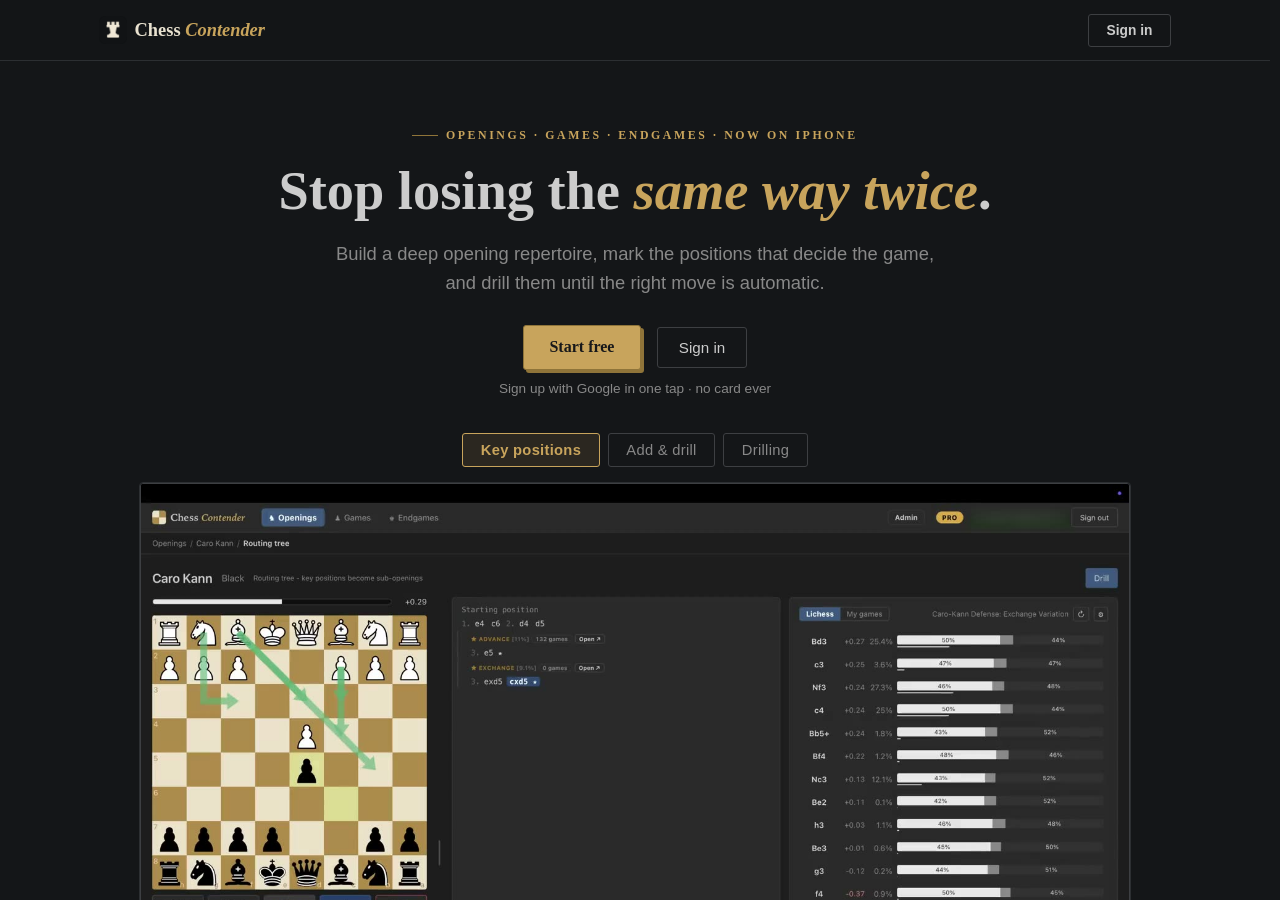
==== index.html @ c420eae2 "deploy" ====
<!doctype html>
<html lang="en">
  <head>
    <meta charset="UTF-8" />
    <link rel="icon" type="image/png" href="/favicon.png?v=4" />
    <link rel="apple-touch-icon" href="/apple-touch-icon.png?v=4" />
    <meta name="viewport" content="width=device-width, initial-scale=1.0, viewport-fit=cover, user-scalable=no" />
    <meta name="theme-color" content="#141618" />

    <title>Chess Contender - Train Like You Mean It</title>
    <meta
      name="description"
      content="Chess Contender is the training ground for improving players: build an opening repertoire with live Lichess stats, drill it with spaced repetition until it's automatic, review every game move-by-move with the engine, master the core pawn structures, and train the endgames that decide close games."
    />
    <meta
      name="keywords"
      content="chess trainer, chess improvement, chess repertoire builder, chess opening trainer, spaced repetition chess, chess game analysis, endgame trainer, pawn structures, chess plans, chess study app, chess drills, tactics trainer"
    />
    <meta name="author" content="Chess Contender" />
    <meta name="robots" content="index, follow" />
    <link rel="canonical" href="https://chesscontender.com/" />

    <!-- Open Graph -->
    <meta property="og:type" content="website" />
    <meta property="og:site_name" content="Chess Contender" />
    <meta property="og:title" content="Chess Contender - Learn From Every Game You Play" />
    <meta
      property="og:description"
      content="Build your repertoire, drill it until it's automatic, and turn every game you play into training. Openings, review, structures, endgames. Free to start."
    />
    <meta property="og:url" content="https://chesscontender.com/" />
    <!-- Animated rook-endgame preview (animates on Slack/Discord/Telegram; shows the first
         frame as a static card everywhere else). PNG listed as a static fallback. -->
    <meta property="og:image" content="https://chesscontender.com/link-preview.gif?v=3" />
    <meta property="og:image:type" content="image/gif" />
    <meta property="og:image:width" content="1200" />
    <meta property="og:image:height" content="630" />
    <meta property="og:image" content="https://chesscontender.com/link-preview.png?v=3" />
    <meta property="og:image:type" content="image/png" />
    <meta property="og:image:width" content="1200" />
    <meta property="og:image:height" content="630" />

    <!-- Twitter -->
    <meta name="twitter:card" content="summary_large_image" />
    <meta name="twitter:title" content="Chess Contender - Learn From Every Game You Play" />
    <meta
      name="twitter:description"
      content="Build it. Drill it. Win with it. Repertoire builder, game review, pawn structures, endgame training. Free to start."
    />
    <meta name="twitter:image" content="https://chesscontender.com/link-preview.gif?v=3" />

    <!-- Structured data: helps search engines and AI assistants describe Chess Contender accurately -->
    <script type="application/ld+json">
      {
        "@context": "https://schema.org",
        "@type": "SoftwareApplication",
        "name": "Chess Contender",
        "applicationCategory": "GameApplication",
        "applicationSubCategory": "Chess training",
        "operatingSystem": "Web",
        "url": "https://chesscontender.com/",
        "description": "Chess Contender is a chess training app for improving players: build an opening repertoire with live Lichess statistics, drill it with spaced repetition, review your games move-by-move with engine analysis, study the plans behind the core pawn structures, and master the endgames that decide games against optimal defense.",
        "featureList": [
          "Pawn structure guide: optimal piece placement, plans and master games for the core structures",
          "Opening repertoire builder with live Lichess explorer stats",
          "Spaced-repetition drilling of your lines",
          "Move-by-move game review with engine best-move arrows and an evaluation graph",
          "Chess.com game sync with worst-first focus areas",
          "Endgame training against optimal defense",
          "Rated tactics and won-position conversions"
        ],
        "offers": [
          { "@type": "Offer", "name": "Free", "price": "0", "priceCurrency": "USD" },
          { "@type": "Offer", "name": "Pro", "price": "4.99", "priceCurrency": "USD" }
        ]
      }
    </script>
    <script type="application/ld+json">
      {
        "@context": "https://schema.org",
        "@type": "FAQPage",
        "mainEntity": [
          {
            "@type": "Question",
            "name": "What is Chess Contender?",
            "acceptedAnswer": { "@type": "Answer", "text": "Chess Contender is a chess training app where you build and drill an opening repertoire with spaced repetition, review your games move-by-move with engine analysis, learn the plans behind every pawn structure, and train endgames against optimal defense." }
          },
          {
            "@type": "Question",
            "name": "Is Chess Contender free?",
            "acceptedAnswer": { "@type": "Answer", "text": "Yes. Chess Contender has a free tier, and a Pro tier removes all limits. You can try every Pro feature free for 7 days." }
          },
          {
            "@type": "Question",
            "name": "How does Chess Contender help me improve at chess?",
            "acceptedAnswer": { "@type": "Answer", "text": "It turns your own games into a training plan: a repertoire builder with real Lichess win-rates, spaced-repetition drilling, automatic game analysis that surfaces your worst mistakes first, a pawn-structure guide with master games, and endgame practice against optimal defense." }
          }
        ]
      }
    </script>
    <script type="module" crossorigin src="/assets/index-CG6_7btd.js"></script>
    <link rel="modulepreload" crossorigin href="/assets/chunk-aKtaBQYM.js">
    <link rel="modulepreload" crossorigin href="/assets/preload-helper-zJ_50EbN.js">
    <link rel="modulepreload" crossorigin href="/assets/dist-COcOCb7M.js">
    <link rel="modulepreload" crossorigin href="/assets/definitions-BdWVgBTV.js">
    <link rel="modulepreload" crossorigin href="/assets/supabase-BGs-PFkJ.js">
    <link rel="modulepreload" crossorigin href="/assets/nav-gda0U2V3.js">
    <link rel="modulepreload" crossorigin href="/assets/db-Vn3X_ART.js">
    <link rel="modulepreload" crossorigin href="/assets/mobile-fGsec8P5.js">
    <link rel="modulepreload" crossorigin href="/assets/reviewAnalysis-GIkbpIOz.js">
    <link rel="modulepreload" crossorigin href="/assets/shortcuts-82l1s0nG.js">
    <link rel="modulepreload" crossorigin href="/assets/matcher-BDe7Lyqf.js">
    <link rel="stylesheet" crossorigin href="/assets/index-ctaL6Nlw.css">
  </head>
  <body>
    <div id="root"></div>
    <!-- Crawlable content for bots that don't execute JavaScript (many AI/LLM crawlers, social
         scrapers, older search bots). Hidden for real users the moment JS runs, so it never
         affects the app or causes a flash of unstyled content. -->
    <noscript>
      <main>
        <h1>Chess Contender - train like you mean it</h1>
        <p>
          Chess Contender is a chess-improvement studio for players who want to get better on
          purpose. Build an opening repertoire with live Lichess statistics, drill it with spaced
          repetition until it's automatic, review every game you play move-by-move with engine
          analysis, learn the plans behind the core pawn structures, and train the endgames that
          decide close games against optimal defense. Free to start; Pro removes all limits with a
          7-day free trial.
        </p>
        <h2>What you can do</h2>
        <ul>
          <li><strong>Opening trainer:</strong> build a repertoire with real Lichess win-rates and drill it with spaced repetition.</li>
          <li><strong>Game review:</strong> sync your Chess.com and Lichess games and review each one move-by-move with engine best-move arrows and an evaluation graph.</li>
          <li><strong>Pawn structures:</strong> study optimal piece placement, plans, and master games for the core structures.</li>
          <li><strong>Endgame trainer:</strong> practice the winning and drawing techniques against optimal engine defense.</li>
          <li><strong>Tactics &amp; conversions:</strong> rated tactics and won-position conversion drills.</li>
        </ul>
        <p><a href="https://chesscontender.com/">Start training at chesscontender.com</a></p>
      </main>
    </noscript>
  </body>
</html>
---- assets/index-ctaL6Nlw.css ----
:root{--bg:#1e1e1e;--surface:#2a2a2a;--surface-2:#242424;--border:#3a3a3a;--border-light:#4a4a4a;--text:#ccc;--text-secondary:#888;--text-muted:#666;--accent:#c8a45c;--accent-hover:#d8b673;--on-accent:#17191b;--success:#5a9e5a;--danger:#c0564b;--warning:#c99a3a;--lightningcss-light: ;--lightningcss-dark:initial;color-scheme:dark;color:var(--text);background-color:var(--bg);font-synthesis:none;text-rendering:optimizelegibility;-webkit-font-smoothing:antialiased;font-family:-apple-system,BlinkMacSystemFont,Segoe UI,Roboto,Helvetica,Arial,sans-serif}*{box-sizing:border-box}html,body,#root{overscroll-behavior:none;width:100%;height:100%;margin:0;padding:0;overflow:hidden}body{background-color:var(--bg);color:var(--text);-webkit-user-select:none;user-select:none;-webkit-touch-callout:none;touch-action:manipulation}img,svg{-webkit-user-drag:none;-webkit-user-select:none;user-select:none}input,textarea,[contenteditable=true],.selectable{-webkit-user-select:text;user-select:text}a{color:var(--accent-hover);text-decoration:none}a:hover{text-decoration:underline}h1,h2,h3{white-space:nowrap;margin:0;font-weight:600}button{color:var(--text);background-color:var(--surface);border:1px solid var(--border-light);cursor:pointer;touch-action:manipulation;-webkit-tap-highlight-color:transparent;white-space:nowrap;text-overflow:ellipsis;border-radius:6px;flex-shrink:0;justify-content:center;align-items:center;max-width:100%;padding:.32rem .8rem;font-family:inherit;font-size:.86rem;transition:background-color .12s,border-color .12s,transform .1s;display:inline-flex;overflow:hidden}button p,button .allow-wrap{white-space:normal;text-overflow:clip;overflow:visible}button:hover:not(:disabled){background-color:var(--border)}button:active:not(:disabled){background-color:var(--border-light);transform:scale(.97)}button.card{transition:transform .12s,border-color .15s,background-color .12s}button.card:hover:not(:disabled){background-color:var(--surface);border-color:#d9a94a73}button.card:active:not(:disabled){background-color:var(--surface);transform:scale(.985)}button:disabled{opacity:.45;cursor:default}button.primary{background-color:var(--accent);border-color:var(--accent-hover);color:var(--on-accent);font-weight:700}button.primary:hover:not(:disabled),button.primary:active:not(:disabled){background-color:var(--accent-hover);color:var(--on-accent)}button.pill-icon:hover:not(:disabled),button.pill-icon:active:not(:disabled){color:var(--text);background-color:#0000}button.danger{border-color:var(--danger);color:#e0897f}button.danger:hover:not(:disabled){background-color:#3a2826}button.icon-x{color:var(--text-muted);background:0 0;border:none;border-radius:50%;flex:none;justify-content:center;align-items:center;width:26px;height:26px;padding:0;font-size:.85rem;line-height:1;display:inline-flex}button.icon-x:hover:not(:disabled),button.icon-x:active:not(:disabled){color:#e0897f;background-color:#c0564b29}button.icon-btn{color:var(--text-muted);background:0 0;border:none;border-radius:50%;flex:none;justify-content:center;align-items:center;width:26px;height:26px;padding:0;font-size:.85rem;line-height:1;display:inline-flex}button.icon-btn:hover:not(:disabled),button.icon-btn:active:not(:disabled){color:var(--text);background-color:#ffffff14}input[type=checkbox],input[type=radio]{appearance:none;background-color:var(--surface-2);border:1px solid var(--border-light);cursor:pointer;border-radius:4px;flex:none;place-content:center;width:16px;height:16px;margin:0;transition:background-color .12s,border-color .12s;display:inline-grid}input[type=radio]{border-radius:50%}input[type=checkbox]:hover:not(:disabled),input[type=radio]:hover:not(:disabled){border-color:var(--accent)}input[type=checkbox]:checked,input[type=radio]:checked{background-color:var(--accent);border-color:var(--accent)}input[type=checkbox]:checked:after{content:"";border:solid var(--on-accent);border-width:0 2px 2px 0;width:4px;height:8px;transform:translateY(-1px)rotate(45deg)}input[type=radio]:checked:after{content:"";background-color:var(--on-accent);border-radius:50%;width:6px;height:6px}input[type=checkbox]:disabled,input[type=radio]:disabled{opacity:.4;cursor:not-allowed}input[type=checkbox]:focus-visible,input[type=radio]:focus-visible{outline:2px solid var(--accent-hover);outline-offset:2px}input[type=text],input[type=number],input[type=password],input[type=email],select{color:var(--text);background-color:var(--surface-2);border:1px solid var(--border-light);border-radius:4px;outline:none;padding:.32rem .6rem;font-family:inherit;font-size:.86rem}input[type=text]:focus,input[type=number]:focus,input[type=password]:focus,input[type=email]:focus,select:focus{border-color:var(--accent-hover)}input[type=number]::-webkit-inner-spin-button{opacity:.5}input[type=number]::-webkit-outer-spin-button{opacity:.5}input[type=date]::-webkit-calendar-picker-indicator{filter:invert(.75);opacity:.7;cursor:pointer}*{scrollbar-width:thin;scrollbar-color:var(--border-light) transparent}::-webkit-scrollbar{width:10px;height:10px}::-webkit-scrollbar-track{background:0 0}::-webkit-scrollbar-corner{background:0 0}::-webkit-scrollbar-thumb{background-color:var(--border-light);background-clip:padding-box;border:3px solid #0000;border-radius:999px}::-webkit-scrollbar-thumb:hover{background-color:var(--text-muted)}.page{max-width:1200px;margin:0 auto;padding:1.5rem}.page.wide{max-width:none}@media (width<=820px){.page{padding:.9rem 1rem 1.5rem}}.row{gap:1rem;display:flex}.col{flex-direction:column;gap:1rem;display:flex}.card{background-color:var(--surface);border:1px solid var(--border);border-radius:8px;padding:1rem}@media (width<=820px){.card{border-radius:12px;padding:1rem .95rem}}.muted{color:var(--text-secondary)}.scrollbar{scrollbar-gutter:stable}.scrollbar::-webkit-scrollbar{width:10px}.scrollbar::-webkit-scrollbar-thumb{background:var(--border-light);border-radius:5px}@keyframes dlgFade{0%{opacity:0}to{opacity:1}}@keyframes dlgPop{0%{opacity:0;transform:translateY(8px)scale(.97)}to{opacity:1;transform:translateY(0)scale(1)}}@keyframes spin{to{transform:rotate(360deg)}}@keyframes bannerPop{0%{opacity:0;transform:translate(-50%)translateY(-8px)scale(.85)}to{opacity:1;transform:translate(-50%)translateY(0)scale(1)}}.banner-pop{animation:.28s cubic-bezier(.34,1.56,.64,1) both bannerPop}@keyframes notePop{0%{opacity:0;transform:translateY(-6px)scale(.97)}to{opacity:1;transform:translateY(0)scale(1)}}.note-pop{animation:.3s cubic-bezier(.34,1.56,.64,1) both notePop}@keyframes overlayPop{0%{opacity:0;transform:scale(.9)}to{opacity:1;transform:scale(1)}}.overlay-pop{animation:.24s cubic-bezier(.34,1.56,.64,1) both overlayPop}@keyframes clockTick{0%{transform:scale(1)}30%{transform:scale(1.09)}to{transform:scale(1)}}@keyframes clockUrgent{0%,to{border-color:#e05a5a59;box-shadow:0 0 #e05a5a00}50%{border-color:#e05a5ae6;box-shadow:0 0 26px #e05a5a8c}}.eg-clock{border:1.5px solid var(--border,#2c2f32);background:linear-gradient(#171b1f,#101315);border-radius:14px;flex-direction:column;align-items:center;gap:.1rem;width:100%;padding:.55rem .9rem .65rem;display:flex}.eg-clock-label{letter-spacing:.22em;text-transform:uppercase;color:var(--text-muted,#7c828a);font-size:.62rem;font-weight:700}.eg-clock-time{font-variant-numeric:tabular-nums;letter-spacing:.01em;font-size:2.6rem;font-weight:800;line-height:1.05;display:inline-block}.eg-clock-urgent{animation:1s ease-in-out infinite clockUrgent}.eg-clock-tick{animation:.85s cubic-bezier(.34,1.56,.64,1) clockTick}@keyframes fadeUp{0%{opacity:0;transform:translateY(8px)}to{opacity:1;transform:translateY(0)}}.fade-up{animation:.22s both fadeUp}@keyframes sheetUp{0%{transform:translateY(100%)}to{transform:translateY(0)}}@keyframes sheetPop{0%{opacity:0;transform:translateY(8px)scale(.985)}to{opacity:1;transform:translateY(0)scale(1)}}@keyframes scrimIn{0%{opacity:0}to{opacity:1}}.sheet-up{animation:.26s cubic-bezier(.32,.72,0,1) both sheetUp}.sheet-pop{animation:.16s cubic-bezier(.32,.72,0,1) both sheetPop}.sheet-scrim{-webkit-backdrop-filter:blur(3px);background:#0000008c;animation:.16s both scrimIn}@media (prefers-reduced-motion:reduce){.sheet-up,.sheet-pop,.sheet-scrim,.fade-up{animation-duration:.01ms}}.m-header{-webkit-backdrop-filter:blur(14px);border-bottom:1px solid var(--border);z-index:5;background:#202020f0}.m-tabbar{-webkit-backdrop-filter:blur(14px);border-top:1px solid var(--border);padding-bottom:env(safe-area-inset-bottom);background:#202020f0;flex:none;display:flex}.segment{border:1px solid var(--border);background:var(--surface-2);border-radius:999px;width:fit-content;display:inline-flex;overflow:hidden}.segment.full{width:100%;display:flex}.segment button{color:var(--text-secondary);text-transform:capitalize;background:0 0;border:none;border-radius:0;flex:1;padding:.45rem .8rem;font-size:.82rem;font-weight:600}.segment button.active{color:var(--accent-hover);background:#c8a45c29;font-weight:800}.segment button:hover:not(:disabled),.segment button:active:not(:disabled){background:#c8a45c1f;transform:none}.segment button.active:hover:not(:disabled),.segment button.active:active:not(:disabled){background:#c8a45c29}.sheet-action{border-radius:8px;width:100%;padding:.72rem .9rem;font-size:.9rem}.m-icon-btn{border:1px solid var(--border-light);width:34px;height:34px;color:var(--text);background:0 0;border-radius:50%;flex:none;padding:0;font-size:1.05rem;line-height:1}.m-tab{color:var(--text-secondary);letter-spacing:.02em;background:0 0;border:none;border-radius:0;flex-direction:column;flex:1;justify-content:center;align-items:center;gap:2px;padding:.4rem 0 .45rem;font-size:.6rem;font-weight:600;display:flex}.m-tab:hover:not(:disabled),.m-tab:active:not(:disabled){background:0 0;transform:none}.m-tab .m-tab-icon{font-size:1.35rem;line-height:1.15;transition:transform .15s}.m-tab.active{color:#d9a94a}.m-tab.active .m-tab-icon{transform:translateY(-1px)scale(1.12)}:root{--brass:#c8a45c;--brass-dark:#8f7439;--cream:#e9e2d0;--ink:#17181a;--font-display:"Iowan Old Style", "Palatino Linotype", Palatino, Georgia, serif}.pnp-display{font-family:var(--font-display);letter-spacing:0}.pnp-accent{color:var(--brass);font-style:italic;font-family:var(--font-display)}@keyframes pnpFadeUp{0%{opacity:0;transform:translateY(24px)}to{opacity:1;transform:translateY(0)}}.pnp-reveal{animation:.7s cubic-bezier(.16,1,.3,1) both pnpFadeUp}.pnp-video{background:#0f1113;border:1px solid #3d3f42;border-radius:3px;width:100%;display:block;box-shadow:6px 6px #00000073}button.pnp-cta:hover:not(:disabled){background-color:var(--brass);transform:translate(-1px,-1px)}button.pnp-cta:active:not(:disabled){background-color:var(--brass);transform:translate(2px,2px)}.pnp-cta{background:var(--brass);color:var(--ink);font-weight:750;font-family:var(--font-display);border:1px solid var(--brass-dark);cursor:pointer;box-shadow:3px 3px 0 0 var(--brass-dark);border-radius:3px;justify-content:center;align-items:center;gap:.5rem;padding:.8rem 1.6rem;font-size:1rem;transition:transform .1s,box-shadow .1s;display:inline-flex}.pnp-cta:hover{box-shadow:4px 4px 0 0 var(--brass-dark);filter:none;transform:translate(-1px,-1px)}.pnp-cta:active{box-shadow:1px 1px 0 0 var(--brass-dark);transform:translate(2px,2px)}.pnp-lift-card{transition:border-color .15s,transform .12s}.pnp-lift-card:hover{border-color:var(--brass);transform:translate(-1px,-1px);box-shadow:3px 3px #0006}.pnp-chip{letter-spacing:.22em;text-transform:uppercase;color:var(--brass);font-size:.74rem;font-weight:650;font-family:var(--font-display);align-items:baseline;gap:.5rem;display:inline-flex}.pnp-chip:before{content:"";background:var(--brass-dark);align-self:center;width:1.6rem;height:1px}input.pnp-input{width:100%;color:var(--cream);background:#1d1f21;border:1px solid #3d3f42;border-radius:3px;outline:none;padding:.7rem .85rem;font-family:inherit;font-size:.95rem;transition:border-color .12s}input.pnp-input:focus{border-color:var(--brass)}.page-rail{width:100%;max-width:1200px;margin:0 auto;padding:0 1.5rem}@media (width<=820px){.page-rail{padding:0 1rem}}[data-square] [data-piece]{transition-property:transform!important;transition-duration:var(--cc-piece-glide,0s)!important}[data-piece]>svg{display:block}
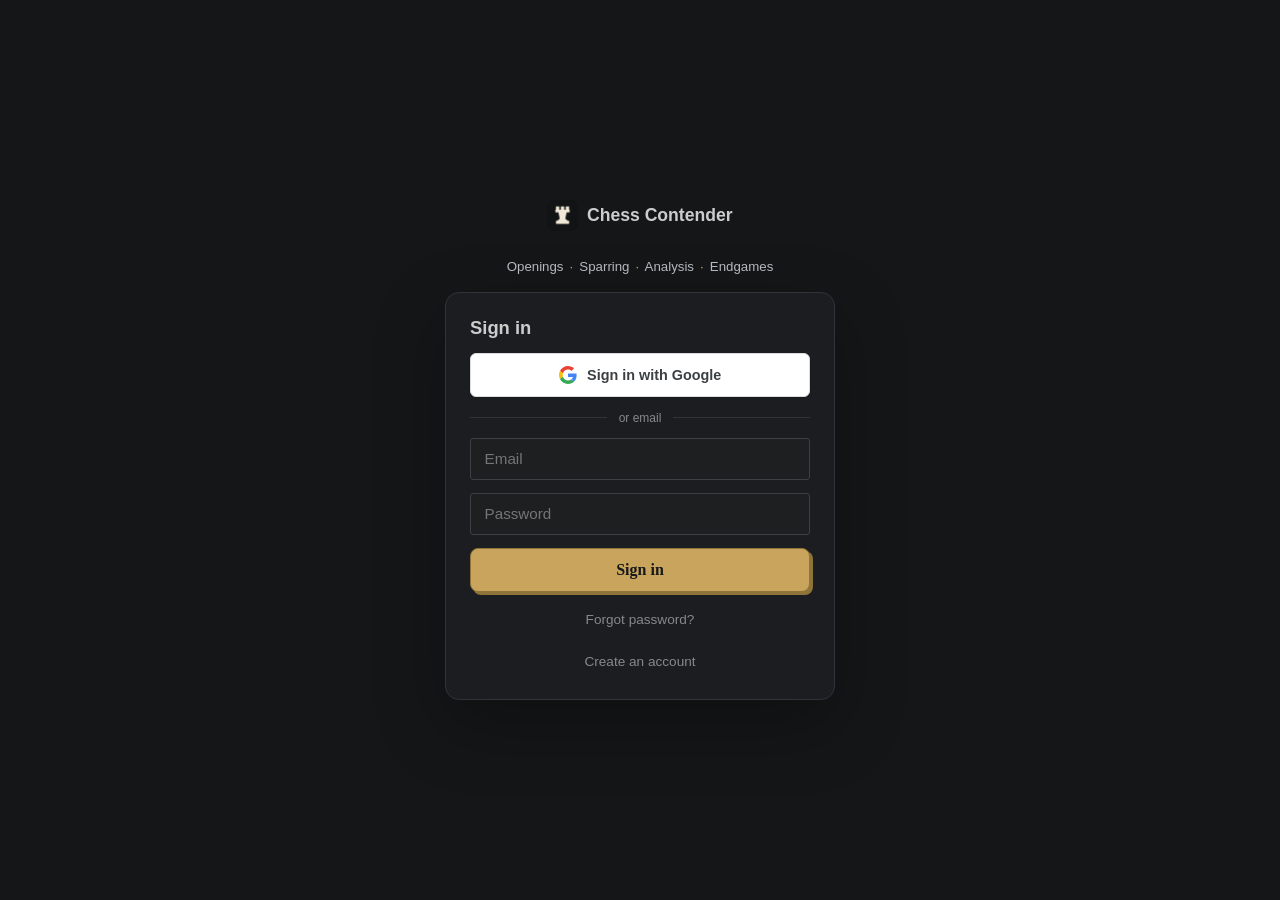
==== commit 97a5c849: "deploy" ====
--- a/index.html
+++ b/index.html
@@ -98,19 +98,20 @@
         ]
       }
     </script>
-    <script type="module" crossorigin src="/assets/index-CG6_7btd.js"></script>
+    <script type="module" crossorigin src="/assets/index-CV_ozM4y.js"></script>
     <link rel="modulepreload" crossorigin href="/assets/chunk-aKtaBQYM.js">
     <link rel="modulepreload" crossorigin href="/assets/preload-helper-zJ_50EbN.js">
     <link rel="modulepreload" crossorigin href="/assets/dist-COcOCb7M.js">
     <link rel="modulepreload" crossorigin href="/assets/definitions-BdWVgBTV.js">
     <link rel="modulepreload" crossorigin href="/assets/supabase-BGs-PFkJ.js">
-    <link rel="modulepreload" crossorigin href="/assets/nav-gda0U2V3.js">
-    <link rel="modulepreload" crossorigin href="/assets/db-Vn3X_ART.js">
-    <link rel="modulepreload" crossorigin href="/assets/mobile-fGsec8P5.js">
-    <link rel="modulepreload" crossorigin href="/assets/reviewAnalysis-GIkbpIOz.js">
-    <link rel="modulepreload" crossorigin href="/assets/shortcuts-82l1s0nG.js">
-    <link rel="modulepreload" crossorigin href="/assets/matcher-BDe7Lyqf.js">
-    <link rel="stylesheet" crossorigin href="/assets/index-ctaL6Nlw.css">
+    <link rel="modulepreload" crossorigin href="/assets/theme-Db8xt1rc.js">
+    <link rel="modulepreload" crossorigin href="/assets/matcher-BoLSTtqL.js">
+    <link rel="modulepreload" crossorigin href="/assets/reviewAnalysis-CxY64C7R.js">
+    <link rel="modulepreload" crossorigin href="/assets/auth-BrTkZs9t.js">
+    <link rel="modulepreload" crossorigin href="/assets/db-CpTyskuP.js">
+    <link rel="modulepreload" crossorigin href="/assets/mobile-CwJl5JCc.js">
+    <link rel="modulepreload" crossorigin href="/assets/shortcuts-Bb68_kq5.js">
+    <link rel="stylesheet" crossorigin href="/assets/index-BqUU_usJ.css">
   </head>
   <body>
     <div id="root"></div>
--- a/assets/index-BqUU_usJ.css
+++ b/assets/index-BqUU_usJ.css
@@ -0,0 +1 @@
+:root{--bg:#1e1e1e;--surface:#2a2a2a;--surface-2:#242424;--border:#3a3a3a;--border-light:#4a4a4a;--text:#ccc;--text-secondary:#888;--text-muted:#666;--accent:#c8a45c;--accent-hover:#d8b673;--on-accent:#17191b;--success:#5a9e5a;--danger:#c0564b;--warning:#c99a3a;--lightningcss-light: ;--lightningcss-dark:initial;color-scheme:dark;color:var(--text);background-color:var(--bg);font-synthesis:none;text-rendering:optimizelegibility;-webkit-font-smoothing:antialiased;font-family:-apple-system,BlinkMacSystemFont,Segoe UI,Roboto,Helvetica,Arial,sans-serif}*{box-sizing:border-box}.shared-page{width:min(1120px,100%);min-height:100dvh;margin:0 auto;padding:clamp(1rem,3vw,2rem)}.shared-state-page{place-items:center;min-height:100dvh;padding:1.25rem;display:grid}.shared-state-page section{border:1px solid var(--border);background:var(--surface);border-radius:14px;width:min(520px,100%);padding:1.5rem}.shared-state-page h1{margin:.35rem 0;font-size:1.55rem}.shared-state-page p{margin-bottom:0}.shared-header{justify-content:space-between;align-items:center;gap:1.25rem;margin-bottom:1.4rem;display:flex}.shared-heading{min-width:0}.shared-kicker{color:var(--accent-hover);letter-spacing:.1em;text-transform:uppercase;font-size:.72rem;font-weight:750}.shared-heading h1{color:var(--text);overflow-wrap:anywhere;margin:.25rem 0 .35rem;font-size:clamp(1.55rem,4vw,2.15rem);line-height:1.15}.shared-heading p{max-width:680px;color:var(--text-secondary);white-space:pre-wrap;margin:0;line-height:1.55}.shared-import{border-radius:9px;flex:none;padding:.7rem 1rem}.shared-auth{width:min(440px,100%);margin:0 0 1rem auto}.shared-modebar{align-items:center;gap:.35rem;margin-bottom:.9rem;display:flex}.shared-modebar button{min-height:38px}.shared-linecount{color:var(--text-secondary);margin-left:.55rem;font-size:.8rem}.shared-layout{grid-template-columns:minmax(0,1.15fr) minmax(300px,.85fr);align-items:start;gap:1rem;display:grid}.shared-board{min-width:0}.shared-board-frame{border:1px solid var(--border);background:var(--surface);border-radius:12px;width:min(100%,620px);margin:0 auto;overflow:hidden}.shared-lines{border:1px solid var(--border);background:var(--surface);border-radius:12px;gap:.65rem;min-width:0;max-height:min(76dvh,760px);padding:1rem;overflow:auto}.shared-drillbar{flex-wrap:wrap;justify-content:space-between;align-items:center;gap:.7rem;margin-top:.75rem;display:flex}.shared-footer{color:var(--text-muted);margin-top:1rem;font-size:.76rem;line-height:1.5}@media (width<=700px){.shared-page{padding:1rem .8rem calc(1.5rem + env(safe-area-inset-bottom))}.shared-header{flex-direction:column;align-items:stretch;gap:.9rem;margin-bottom:1rem}.shared-import{width:100%;min-height:44px}.shared-auth{margin-right:auto}.shared-layout{grid-template-columns:minmax(0,1fr);gap:.85rem}.shared-board-frame{border-radius:9px;width:100%}.shared-lines{max-height:none;padding:.8rem}.shared-modebar{flex-wrap:wrap}}html,body,#root{overscroll-behavior:none;width:100%;height:100%;margin:0;padding:0;overflow:hidden}body{background-color:var(--bg);color:var(--text);-webkit-user-select:none;user-select:none;-webkit-touch-callout:none;touch-action:manipulation}img,svg{-webkit-user-drag:none;-webkit-user-select:none;user-select:none}input,textarea,[contenteditable=true],.selectable{-webkit-user-select:text;user-select:text}a{color:var(--accent-hover);text-decoration:none}a:hover{text-decoration:underline}h1,h2,h3{white-space:nowrap;margin:0;font-weight:600}button{color:var(--text);background-color:var(--surface);border:1px solid var(--border-light);cursor:pointer;touch-action:manipulation;-webkit-tap-highlight-color:transparent;white-space:nowrap;text-overflow:ellipsis;border-radius:6px;flex-shrink:0;justify-content:center;align-items:center;max-width:100%;padding:.32rem .8rem;font-family:inherit;font-size:.86rem;transition:background-color .12s,border-color .12s,transform .1s;display:inline-flex;overflow:hidden}button p,button .allow-wrap{white-space:normal;text-overflow:clip;overflow:visible}button:hover:not(:disabled){background-color:var(--border)}button.google-auth-button,button.google-auth-button:hover:not(:disabled),button.google-auth-button:active:not(:disabled){color:#3c4043;background:#fff;border:1px solid #dadce0;border-radius:6px;justify-content:center;align-items:center;gap:.65rem;width:100%;min-height:44px;font-family:Arial,sans-serif;font-size:.9rem;font-weight:600;display:flex;transform:none;box-shadow:0 1px 2px #0000001f}button.google-auth-button:hover:not(:disabled){background:#f8faff;box-shadow:0 1px 3px #3c40433d}button.google-auth-button:active:not(:disabled){background:#f1f3f4;box-shadow:0 1px 2px #3c404333}button:active:not(:disabled){background-color:var(--border-light);transform:scale(.97)}button.card{transition:transform .12s,border-color .15s,background-color .12s}button.card:hover:not(:disabled){background-color:var(--surface);border-color:#d9a94a73}button.card:active:not(:disabled){background-color:var(--surface);transform:scale(.985)}button:disabled{opacity:.45;cursor:default}button.primary{background-color:var(--accent);border-color:var(--accent-hover);color:var(--on-accent);font-weight:700}button.primary:hover:not(:disabled),button.primary:active:not(:disabled){background-color:var(--accent-hover);color:var(--on-accent)}button.pill-icon:hover:not(:disabled),button.pill-icon:active:not(:disabled){color:var(--text);background-color:#0000}button.danger{border-color:var(--danger);color:#e0897f}button.danger:hover:not(:disabled){background-color:#3a2826}button.icon-x{color:var(--text-muted);background:0 0;border:none;border-radius:50%;flex:none;justify-content:center;align-items:center;width:26px;height:26px;padding:0;font-size:.85rem;line-height:1;display:inline-flex}button.icon-x:hover:not(:disabled),button.icon-x:active:not(:disabled){color:#e0897f;background-color:#c0564b29}button.icon-btn{color:var(--text-muted);background:0 0;border:none;border-radius:50%;flex:none;justify-content:center;align-items:center;width:26px;height:26px;padding:0;font-size:.85rem;line-height:1;display:inline-flex}button.icon-btn:hover:not(:disabled),button.icon-btn:active:not(:disabled){color:var(--text);background-color:#ffffff14}input[type=checkbox],input[type=radio]{appearance:none;background-color:var(--surface-2);border:1px solid var(--border-light);cursor:pointer;border-radius:4px;flex:none;place-content:center;width:16px;height:16px;margin:0;transition:background-color .12s,border-color .12s;display:inline-grid}input[type=radio]{border-radius:50%}input[type=checkbox]:hover:not(:disabled),input[type=radio]:hover:not(:disabled){border-color:var(--accent)}input[type=checkbox]:checked,input[type=radio]:checked{background-color:var(--accent);border-color:var(--accent)}input[type=checkbox]:checked:after{content:"";border:solid var(--on-accent);border-width:0 2px 2px 0;width:4px;height:8px;transform:translateY(-1px)rotate(45deg)}input[type=radio]:checked:after{content:"";background-color:var(--on-accent);border-radius:50%;width:6px;height:6px}input[type=checkbox]:disabled,input[type=radio]:disabled{opacity:.4;cursor:not-allowed}input[type=checkbox]:focus-visible,input[type=radio]:focus-visible{outline:2px solid var(--accent-hover);outline-offset:2px}input[type=text],input[type=number],input[type=password],input[type=email],select{color:var(--text);background-color:var(--surface-2);border:1px solid var(--border-light);border-radius:4px;outline:none;padding:.32rem .6rem;font-family:inherit;font-size:.86rem}.opening-search{width:100%;min-height:42px;color:var(--text);background:var(--bg);border:1px solid var(--border-light);font:inherit;border-radius:8px;padding:.55rem .75rem;font-size:.9rem}.opening-search:focus{border-color:var(--accent-hover);outline:2px solid color-mix(in srgb, var(--accent-hover) 35%, transparent);outline-offset:1px}.opening-sort-pill{color:var(--text);background:var(--surface-2);border:1px solid var(--border-light);border-radius:999px;gap:.45rem;padding:.35rem .75rem;font-size:.78rem}.opening-sort-pill strong{color:var(--text);font-weight:650}.opening-sort-pill:focus-visible,.opening-card:focus-visible{outline:2px solid var(--accent-hover);outline-offset:2px}input[type=text]:focus,input[type=number]:focus,input[type=password]:focus,input[type=email]:focus,select:focus{border-color:var(--accent-hover)}input[type=number]::-webkit-inner-spin-button{opacity:.5}input[type=number]::-webkit-outer-spin-button{opacity:.5}input[type=date]::-webkit-calendar-picker-indicator{filter:invert(.75);opacity:.7;cursor:pointer}*{scrollbar-width:thin;scrollbar-color:var(--border-light) transparent}::-webkit-scrollbar{width:10px;height:10px}::-webkit-scrollbar-track{background:0 0}::-webkit-scrollbar-corner{background:0 0}::-webkit-scrollbar-thumb{background-color:var(--border-light);background-clip:padding-box;border:3px solid #0000;border-radius:999px}::-webkit-scrollbar-thumb:hover{background-color:var(--text-muted)}.page{max-width:1200px;margin:0 auto;padding:1.5rem}.page.wide{max-width:none}@media (width<=820px){.page{padding:.9rem 1rem 1.5rem}}.row{gap:1rem;display:flex}.col{flex-direction:column;gap:1rem;display:flex}.card{background-color:var(--surface);border:1px solid var(--border);border-radius:8px;padding:1rem}@media (width<=820px){.card{border-radius:12px;padding:1rem .95rem}}.muted{color:var(--text-secondary)}.scrollbar{scrollbar-gutter:stable}.scrollbar::-webkit-scrollbar{width:10px}.scrollbar::-webkit-scrollbar-thumb{background:var(--border-light);border-radius:5px}@keyframes dlgFade{0%{opacity:0}to{opacity:1}}@keyframes dlgPop{0%{opacity:0;transform:translateY(8px)scale(.97)}to{opacity:1;transform:translateY(0)scale(1)}}@keyframes spin{to{transform:rotate(360deg)}}@keyframes bannerPop{0%{opacity:0;transform:translate(-50%)translateY(-8px)scale(.85)}to{opacity:1;transform:translate(-50%)translateY(0)scale(1)}}.banner-pop{animation:.28s cubic-bezier(.34,1.56,.64,1) both bannerPop}@keyframes notePop{0%{opacity:0;transform:translateY(-6px)scale(.97)}to{opacity:1;transform:translateY(0)scale(1)}}.note-pop{animation:.3s cubic-bezier(.34,1.56,.64,1) both notePop}@keyframes overlayPop{0%{opacity:0;transform:scale(.9)}to{opacity:1;transform:scale(1)}}.overlay-pop{animation:.24s cubic-bezier(.34,1.56,.64,1) both overlayPop}@keyframes clockTick{0%{transform:scale(1)}30%{transform:scale(1.09)}to{transform:scale(1)}}@keyframes clockUrgent{0%,to{border-color:#e05a5a59;box-shadow:0 0 #e05a5a00}50%{border-color:#e05a5ae6;box-shadow:0 0 26px #e05a5a8c}}.eg-clock{border:1.5px solid var(--border,#2c2f32);background:linear-gradient(#171b1f,#101315);border-radius:14px;flex-direction:column;align-items:center;gap:.1rem;width:100%;padding:.55rem .9rem .65rem;display:flex}.eg-clock-label{letter-spacing:.22em;text-transform:uppercase;color:var(--text-muted,#7c828a);font-size:.62rem;font-weight:700}.eg-clock-time{font-variant-numeric:tabular-nums;letter-spacing:.01em;font-size:2.6rem;font-weight:800;line-height:1.05;display:inline-block}.eg-clock-urgent{animation:1s ease-in-out infinite clockUrgent}.eg-clock-tick{animation:.85s cubic-bezier(.34,1.56,.64,1) clockTick}@keyframes fadeUp{0%{opacity:0;transform:translateY(8px)}to{opacity:1;transform:translateY(0)}}.fade-up{animation:.22s both fadeUp}@keyframes sheetUp{0%{transform:translateY(100%)}to{transform:translateY(0)}}@keyframes sheetPop{0%{opacity:0;transform:translateY(8px)scale(.985)}to{opacity:1;transform:translateY(0)scale(1)}}@keyframes scrimIn{0%{opacity:0}to{opacity:1}}.sheet-up{animation:.26s cubic-bezier(.32,.72,0,1) both sheetUp}.sheet-pop{animation:.16s cubic-bezier(.32,.72,0,1) both sheetPop}.sheet-scrim{-webkit-backdrop-filter:blur(3px);background:#0000008c;animation:.16s both scrimIn}@media (prefers-reduced-motion:reduce){.sheet-up,.sheet-pop,.sheet-scrim,.fade-up{animation-duration:.01ms}}.m-header{-webkit-backdrop-filter:blur(14px);border-bottom:1px solid var(--border);z-index:5;background:#202020f0}.m-tabbar{-webkit-backdrop-filter:blur(14px);border-top:1px solid var(--border);padding-bottom:env(safe-area-inset-bottom);background:#202020f0;flex:none;display:flex}.segment{border:1px solid var(--border);background:var(--surface-2);border-radius:999px;width:fit-content;display:inline-flex;overflow:hidden}.segment.full{width:100%;display:flex}.segment button{color:var(--text-secondary);text-transform:capitalize;background:0 0;border:none;border-radius:0;flex:1;padding:.45rem .8rem;font-size:.82rem;font-weight:600}.segment button.active{color:var(--accent-hover);background:#c8a45c29;font-weight:800}.segment button:hover:not(:disabled),.segment button:active:not(:disabled){background:#c8a45c1f;transform:none}.segment button.active:hover:not(:disabled),.segment button.active:active:not(:disabled){background:#c8a45c29}.sheet-action{border-radius:8px;width:100%;padding:.72rem .9rem;font-size:.9rem}.m-icon-btn{border:1px solid var(--border-light);width:34px;height:34px;color:var(--text);background:0 0;border-radius:50%;flex:none;padding:0;font-size:1.05rem;line-height:1}.m-tab{color:var(--text-secondary);letter-spacing:.02em;background:0 0;border:none;border-radius:0;flex-direction:column;flex:1;justify-content:center;align-items:center;gap:2px;padding:.4rem 0 .45rem;font-size:.6rem;font-weight:600;display:flex}.m-tab:hover:not(:disabled),.m-tab:active:not(:disabled){background:0 0;transform:none}.m-tab .m-tab-icon{font-size:1.35rem;line-height:1.15;transition:transform .15s}.m-tab.active{color:#d9a94a}.m-tab.active .m-tab-icon{transform:translateY(-1px)scale(1.12)}:root{--brass:#c8a45c;--brass-dark:#8f7439;--cream:#e9e2d0;--ink:#17181a;--font-display:"Iowan Old Style", "Palatino Linotype", Palatino, Georgia, serif}.pnp-display{font-family:var(--font-display);letter-spacing:0}.pnp-accent{color:var(--brass);font-style:italic;font-family:var(--font-display)}@keyframes pnpFadeUp{0%{opacity:0;transform:translateY(24px)}to{opacity:1;transform:translateY(0)}}.pnp-reveal{animation:.7s cubic-bezier(.16,1,.3,1) both pnpFadeUp}.pnp-video{background:#0f1113;border:1px solid #3d3f42;border-radius:3px;width:100%;display:block;box-shadow:6px 6px #00000073}button.pnp-cta:hover:not(:disabled){background-color:var(--brass);transform:translate(-1px,-1px)}button.pnp-cta:active:not(:disabled){background-color:var(--brass);transform:translate(2px,2px)}.pnp-cta{background:var(--brass);color:var(--ink);font-weight:750;font-family:var(--font-display);border:1px solid var(--brass-dark);cursor:pointer;box-shadow:3px 3px 0 0 var(--brass-dark);border-radius:3px;justify-content:center;align-items:center;gap:.5rem;padding:.8rem 1.6rem;font-size:1rem;transition:transform .1s,box-shadow .1s;display:inline-flex}.pnp-cta:hover{box-shadow:4px 4px 0 0 var(--brass-dark);filter:none;transform:translate(-1px,-1px)}.pnp-cta:active{box-shadow:1px 1px 0 0 var(--brass-dark);transform:translate(2px,2px)}.pnp-lift-card{transition:border-color .15s,transform .12s}.pnp-lift-card:hover{border-color:var(--brass);transform:translate(-1px,-1px);box-shadow:3px 3px #0006}.pnp-chip{letter-spacing:.22em;text-transform:uppercase;color:var(--brass);font-size:.74rem;font-weight:650;font-family:var(--font-display);align-items:baseline;gap:.5rem;display:inline-flex}.pnp-chip:before{content:"";background:var(--brass-dark);align-self:center;width:1.6rem;height:1px}.landing-modes{color:#b6b9bc;text-align:center;margin:0 0 1rem;font-size:.83rem;line-height:1.5}.landing-modes span{color:var(--brass);padding:0 .15rem}input.pnp-input{width:100%;color:var(--cream);background:#1d1f21;border:1px solid #3d3f42;border-radius:3px;outline:none;padding:.7rem .85rem;font-family:inherit;font-size:.95rem;transition:border-color .12s}input.pnp-input:focus{border-color:var(--brass)}.page-rail{width:100%;max-width:1200px;margin:0 auto;padding:0 1.5rem}@media (width<=820px){.page-rail{padding:0 1rem}}[data-square] [data-piece]{transition-property:transform!important;transition-duration:var(--cc-piece-glide,0s)!important}[data-piece]>svg{display:block}
